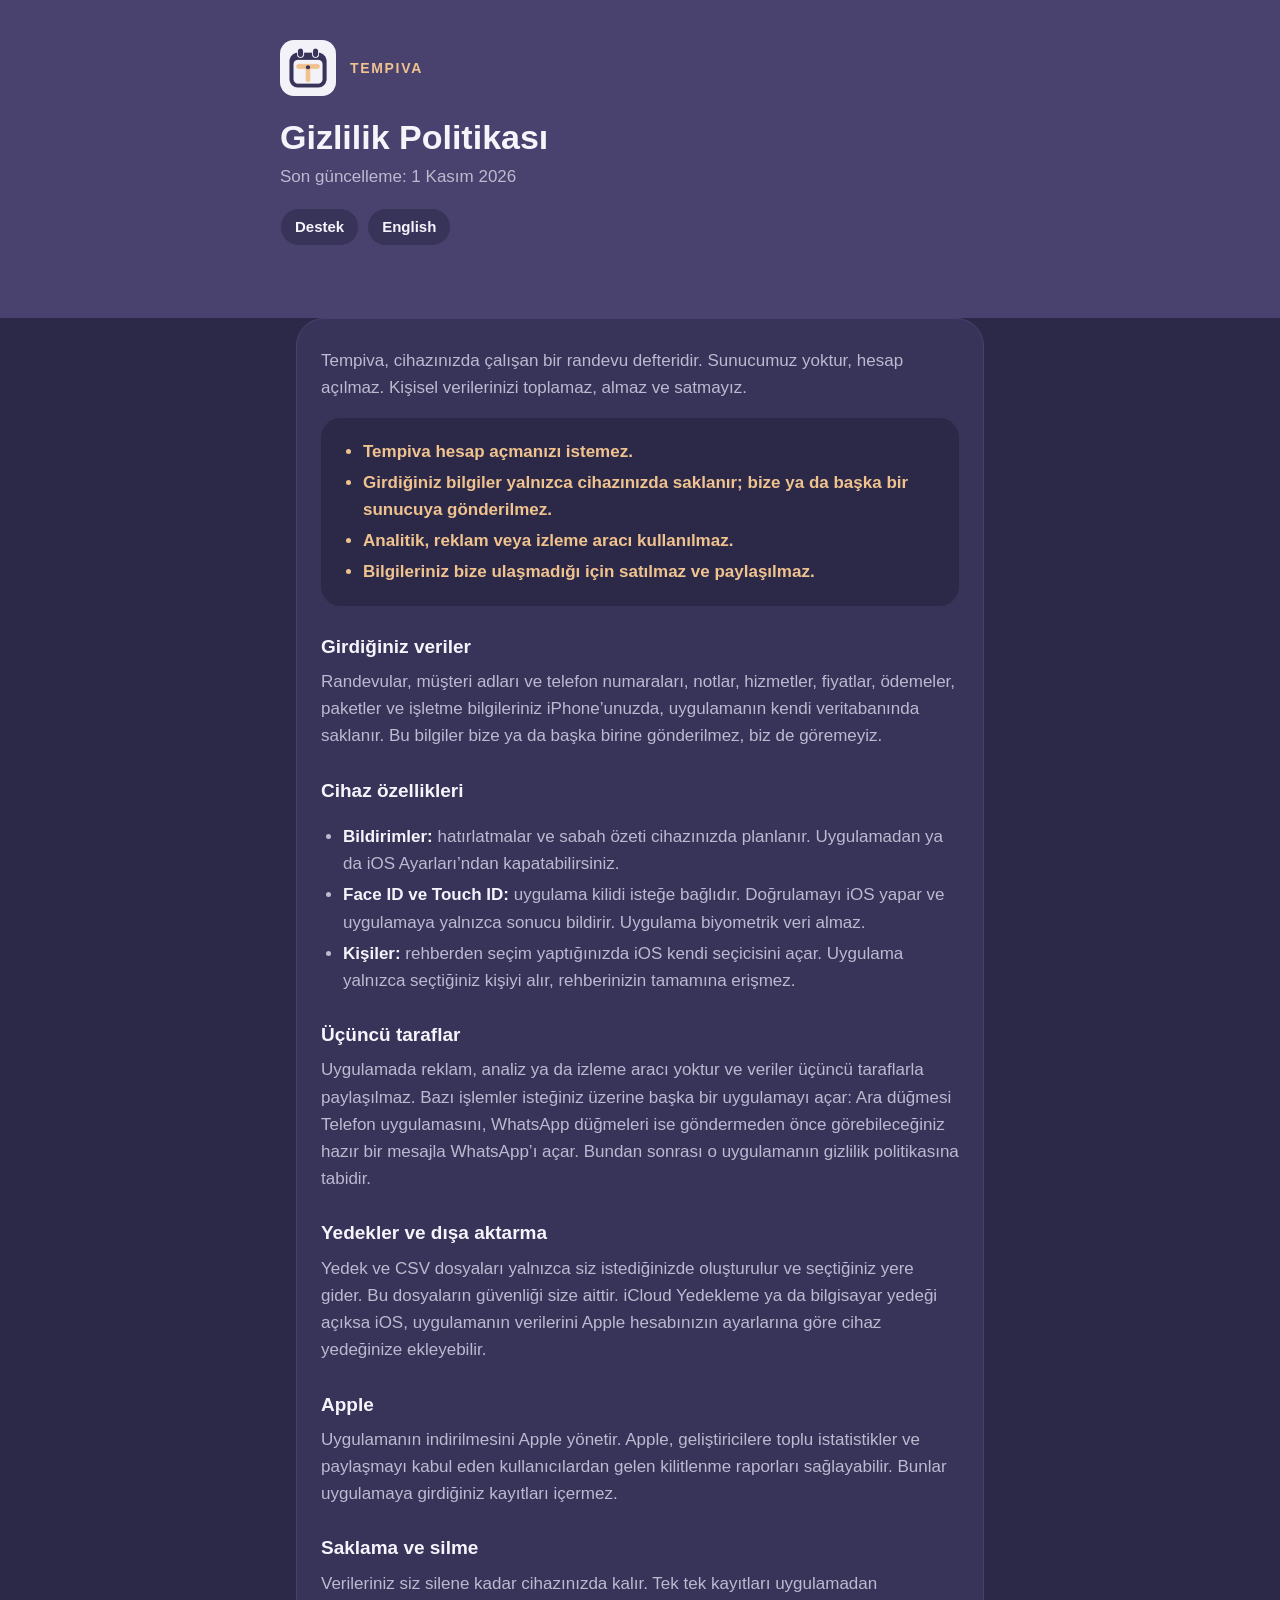
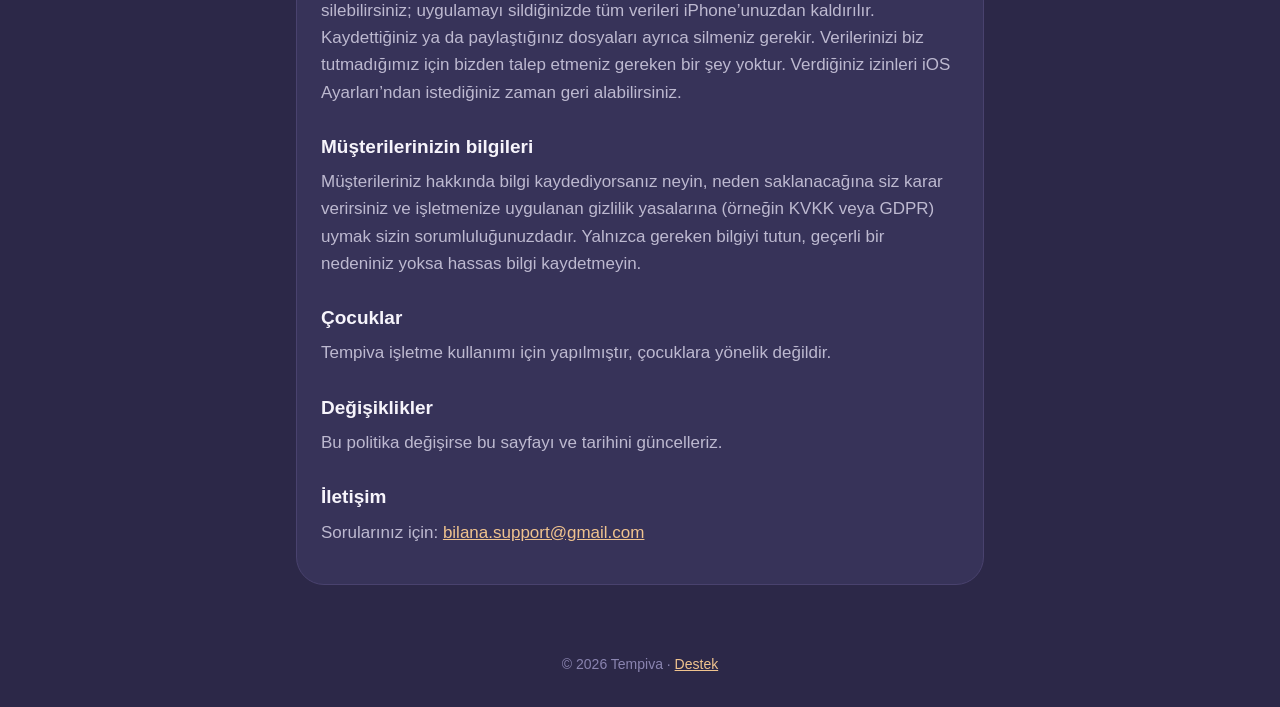
==== tr/privacy/index.html @ 5f4a3ca3 "Add files via upload" ====
<!doctype html>
<html lang="tr">
<head>
<meta charset="utf-8">
<meta name="viewport" content="width=device-width, initial-scale=1">
<title>Tempiva · Gizlilik Politikası</title>
<meta name="description" content="Tempiva gizlilik politikası. Tempiva veri toplamaz; girdiğiniz bilgiler yalnızca cihazınızda saklanır.">
<link rel="icon" href="../../icon.png">
<link rel="stylesheet" href="../../style.css">
</head>
<body>
<header>
  <div class="wrap">
    <div class="brand"><img src="../../icon.png" alt=""><span>TEMPIVA</span></div>
    <h1>Gizlilik Politikası</h1>
    <p>Son güncelleme: 1 Kasım 2026</p>
    <nav><a href="../">Destek</a><a href="../../en/privacy/" lang="en">English</a></nav>
  </div>
</header>

<main class="wrap">
  <article>
    <p>Tempiva, cihazınızda çalışan bir randevu defteridir. Sunucumuz yoktur, hesap açılmaz. Kişisel verilerinizi toplamaz, almaz ve satmayız.</p>

    <div class="summary">
      <ul>
        <li>Tempiva hesap açmanızı istemez.</li>
        <li>Girdiğiniz bilgiler yalnızca cihazınızda saklanır; bize ya da başka bir sunucuya gönderilmez.</li>
        <li>Analitik, reklam veya izleme aracı kullanılmaz.</li>
        <li>Bilgileriniz bize ulaşmadığı için satılmaz ve paylaşılmaz.</li>
      </ul>
    </div>

    <h3>Girdiğiniz veriler</h3>
    <p>Randevular, müşteri adları ve telefon numaraları, notlar, hizmetler, fiyatlar, ödemeler, paketler ve işletme bilgileriniz iPhone’unuzda, uygulamanın kendi veritabanında saklanır. Bu bilgiler bize ya da başka birine gönderilmez, biz de göremeyiz.</p>
    <h3>Cihaz özellikleri</h3>
    <ul>
      <li><b>Bildirimler:</b> hatırlatmalar ve sabah özeti cihazınızda planlanır. Uygulamadan ya da iOS Ayarları’ndan kapatabilirsiniz.</li>
      <li><b>Face ID ve Touch ID:</b> uygulama kilidi isteğe bağlıdır. Doğrulamayı iOS yapar ve uygulamaya yalnızca sonucu bildirir. Uygulama biyometrik veri almaz.</li>
      <li><b>Kişiler:</b> rehberden seçim yaptığınızda iOS kendi seçicisini açar. Uygulama yalnızca seçtiğiniz kişiyi alır, rehberinizin tamamına erişmez.</li>
    </ul>
    <h3>Üçüncü taraflar</h3>
    <p>Uygulamada reklam, analiz ya da izleme aracı yoktur ve veriler üçüncü taraflarla paylaşılmaz. Bazı işlemler isteğiniz üzerine başka bir uygulamayı açar: Ara düğmesi Telefon uygulamasını, WhatsApp düğmeleri ise göndermeden önce görebileceğiniz hazır bir mesajla WhatsApp’ı açar. Bundan sonrası o uygulamanın gizlilik politikasına tabidir.</p>
    <h3>Yedekler ve dışa aktarma</h3>
    <p>Yedek ve CSV dosyaları yalnızca siz istediğinizde oluşturulur ve seçtiğiniz yere gider. Bu dosyaların güvenliği size aittir. iCloud Yedekleme ya da bilgisayar yedeği açıksa iOS, uygulamanın verilerini Apple hesabınızın ayarlarına göre cihaz yedeğinize ekleyebilir.</p>
    <h3>Apple</h3>
    <p>Uygulamanın indirilmesini Apple yönetir. Apple, geliştiricilere toplu istatistikler ve paylaşmayı kabul eden kullanıcılardan gelen kilitlenme raporları sağlayabilir. Bunlar uygulamaya girdiğiniz kayıtları içermez.</p>
    <h3>Saklama ve silme</h3>
    <p>Verileriniz siz silene kadar cihazınızda kalır. Tek tek kayıtları uygulamadan silebilirsiniz; uygulamayı sildiğinizde tüm verileri iPhone’unuzdan kaldırılır. Kaydettiğiniz ya da paylaştığınız dosyaları ayrıca silmeniz gerekir. Verilerinizi biz tutmadığımız için bizden talep etmeniz gereken bir şey yoktur. Verdiğiniz izinleri iOS Ayarları’ndan istediğiniz zaman geri alabilirsiniz.</p>
    <h3>Müşterilerinizin bilgileri</h3>
    <p>Müşterileriniz hakkında bilgi kaydediyorsanız neyin, neden saklanacağına siz karar verirsiniz ve işletmenize uygulanan gizlilik yasalarına (örneğin KVKK veya GDPR) uymak sizin sorumluluğunuzdadır. Yalnızca gereken bilgiyi tutun, geçerli bir nedeniniz yoksa hassas bilgi kaydetmeyin.</p>
    <h3>Çocuklar</h3>
    <p>Tempiva işletme kullanımı için yapılmıştır, çocuklara yönelik değildir.</p>
    <h3>Değişiklikler</h3>
    <p>Bu politika değişirse bu sayfayı ve tarihini güncelleriz.</p>
    <h3>İletişim</h3>
    <p>Sorularınız için: <a href="mailto:bilana.support@gmail.com">bilana.support@gmail.com</a></p>
  </article>
</main>

<footer>© 2026 Tempiva · <a href="../">Destek</a></footer>
</body>
</html>
---- style.css ----
:root {
  color-scheme: dark;
  --bg: #2c2848; --surface: #373359; --line: #49426e;
  --ink: #f6f4fb; --ink-soft: #bdb9d0; --ink-muted: #8a84b0;
  --brand: #f0c38e; --on-brand: #2c2848;
}
* { box-sizing: border-box; }
body {
  margin: 0; background: var(--bg); color: var(--ink);
  font: 17px/1.6 -apple-system, BlinkMacSystemFont, "SF Pro Text", "Segoe UI", Roboto, sans-serif;
}
header { background: #49426e; padding: 40px 20px 72px; }
.wrap { max-width: 720px; margin: 0 auto; }
.brand { display: flex; align-items: center; gap: 14px; }
.brand img { width: 56px; height: 56px; border-radius: 14px; }
.brand span { font-weight: 800; letter-spacing: .12em; font-size: 14px; color: var(--brand); }
h1 { font-size: 34px; line-height: 1.15; margin: 22px 0 6px; text-wrap: balance; }
header p { margin: 0; color: var(--ink-soft); }
nav { margin-top: 18px; display: flex; gap: 8px; flex-wrap: wrap; }
nav a {
  color: var(--ink); text-decoration: none; font-weight: 700; font-size: 15px;
  padding: 6px 14px; border-radius: 999px; background: var(--surface);
  border: 1px solid var(--line);
}
main { padding: 0 16px 48px; margin-top: -40px; }
article {
  background: var(--surface); border: 1px solid var(--line); border-radius: 28px;
  padding: 28px 24px; margin-bottom: 20px;
}
h3 { font-size: 19px; margin: 26px 0 6px; }
p, li { color: var(--ink-soft); }
p { margin: 0 0 10px; }
b, strong { color: var(--ink); }
ul, ol { padding-left: 22px; }
li { margin: 4px 0; }
.summary { background: var(--bg); border-radius: 20px; padding: 16px 20px; margin: 16px 0; }
.summary ul { margin: 0; }
.summary li { color: var(--brand); font-weight: 600; }
.contact {
  display: flex; flex-wrap: wrap; align-items: center; gap: 10px 16px;
  background: var(--bg); border-radius: 20px; padding: 16px 20px; margin: 16px 0 8px;
}
.contact strong { color: var(--brand); }
.contact a { color: var(--brand); font-weight: 800; font-size: 17px; word-break: break-all; }
.choices { display: grid; gap: 14px; }
.choice {
  display: block; text-decoration: none; background: var(--surface); border: 1px solid var(--line);
  border-radius: 24px; padding: 20px 22px; color: var(--ink);
}
.choice strong { display: block; font-size: 21px; }
.choice span { color: var(--ink-soft); }
a { color: var(--brand); }
footer { text-align: center; color: var(--ink-muted); font-size: 14px; padding: 0 16px 32px; }
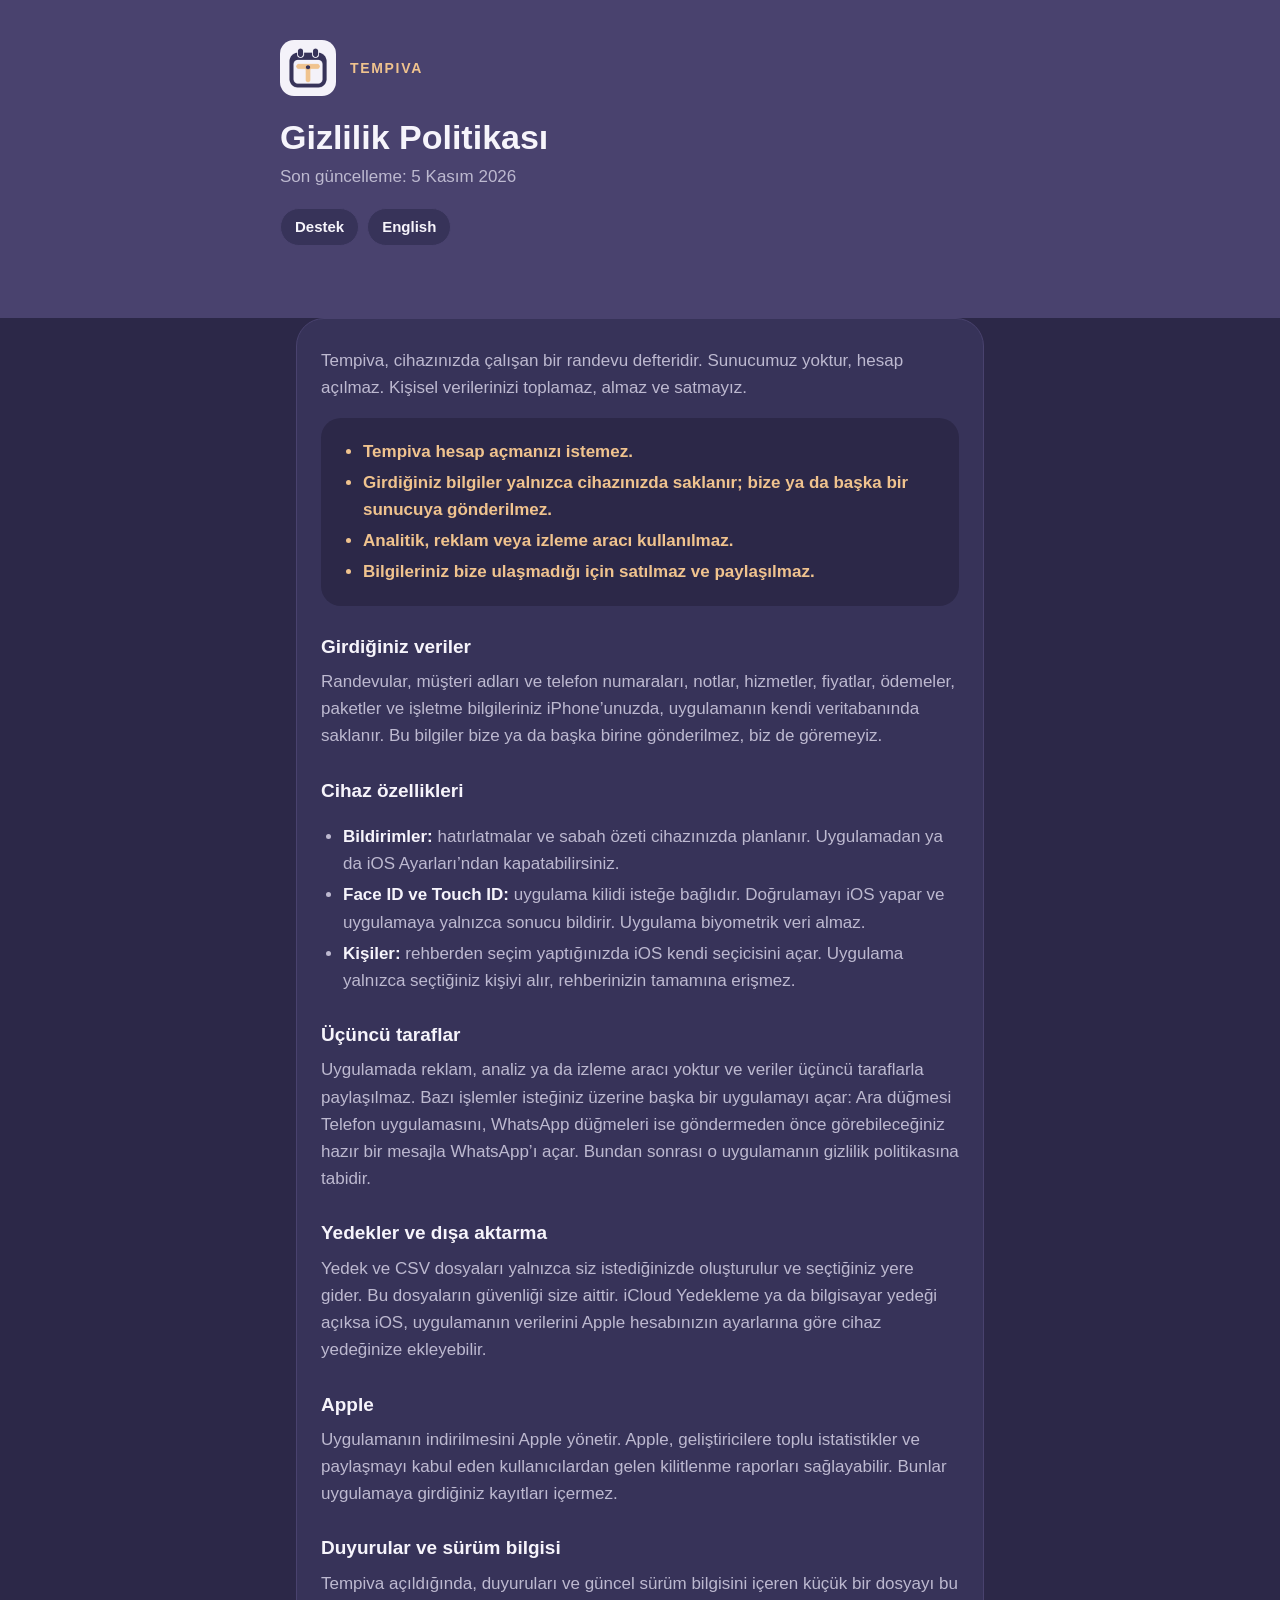
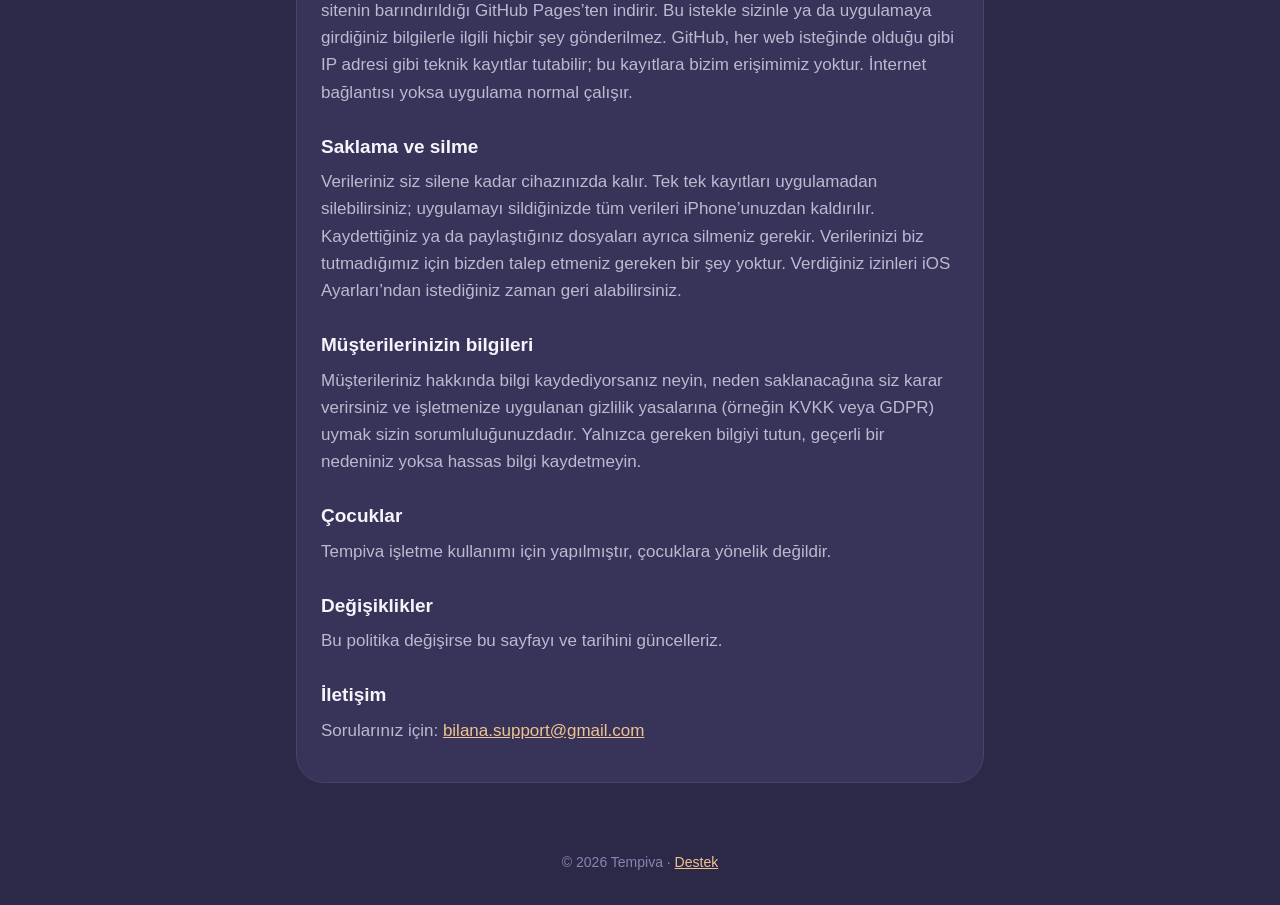
==== commit 5b1e0ed7: "Add files via upload" ====
--- a/tr/privacy/index.html
+++ b/tr/privacy/index.html
@@ -13,7 +13,7 @@
   <div class="wrap">
     <div class="brand"><img src="../../icon.png" alt=""><span>TEMPIVA</span></div>
     <h1>Gizlilik Politikası</h1>
-    <p>Son güncelleme: 1 Kasım 2026</p>
+    <p>Son güncelleme: 5 Kasım 2026</p>
     <nav><a href="../">Destek</a><a href="../../en/privacy/" lang="en">English</a></nav>
   </div>
 </header>
@@ -45,6 +45,8 @@
     <p>Yedek ve CSV dosyaları yalnızca siz istediğinizde oluşturulur ve seçtiğiniz yere gider. Bu dosyaların güvenliği size aittir. iCloud Yedekleme ya da bilgisayar yedeği açıksa iOS, uygulamanın verilerini Apple hesabınızın ayarlarına göre cihaz yedeğinize ekleyebilir.</p>
     <h3>Apple</h3>
     <p>Uygulamanın indirilmesini Apple yönetir. Apple, geliştiricilere toplu istatistikler ve paylaşmayı kabul eden kullanıcılardan gelen kilitlenme raporları sağlayabilir. Bunlar uygulamaya girdiğiniz kayıtları içermez.</p>
+    <h3>Duyurular ve sürüm bilgisi</h3>
+    <p>Tempiva açıldığında, duyuruları ve güncel sürüm bilgisini içeren küçük bir dosyayı bu sitenin barındırıldığı GitHub Pages’ten indirir. Bu istekle sizinle ya da uygulamaya girdiğiniz bilgilerle ilgili hiçbir şey gönderilmez. GitHub, her web isteğinde olduğu gibi IP adresi gibi teknik kayıtlar tutabilir; bu kayıtlara bizim erişimimiz yoktur. İnternet bağlantısı yoksa uygulama normal çalışır.</p>
     <h3>Saklama ve silme</h3>
     <p>Verileriniz siz silene kadar cihazınızda kalır. Tek tek kayıtları uygulamadan silebilirsiniz; uygulamayı sildiğinizde tüm verileri iPhone’unuzdan kaldırılır. Kaydettiğiniz ya da paylaştığınız dosyaları ayrıca silmeniz gerekir. Verilerinizi biz tutmadığımız için bizden talep etmeniz gereken bir şey yoktur. Verdiğiniz izinleri iOS Ayarları’ndan istediğiniz zaman geri alabilirsiniz.</p>
     <h3>Müşterilerinizin bilgileri</h3>
